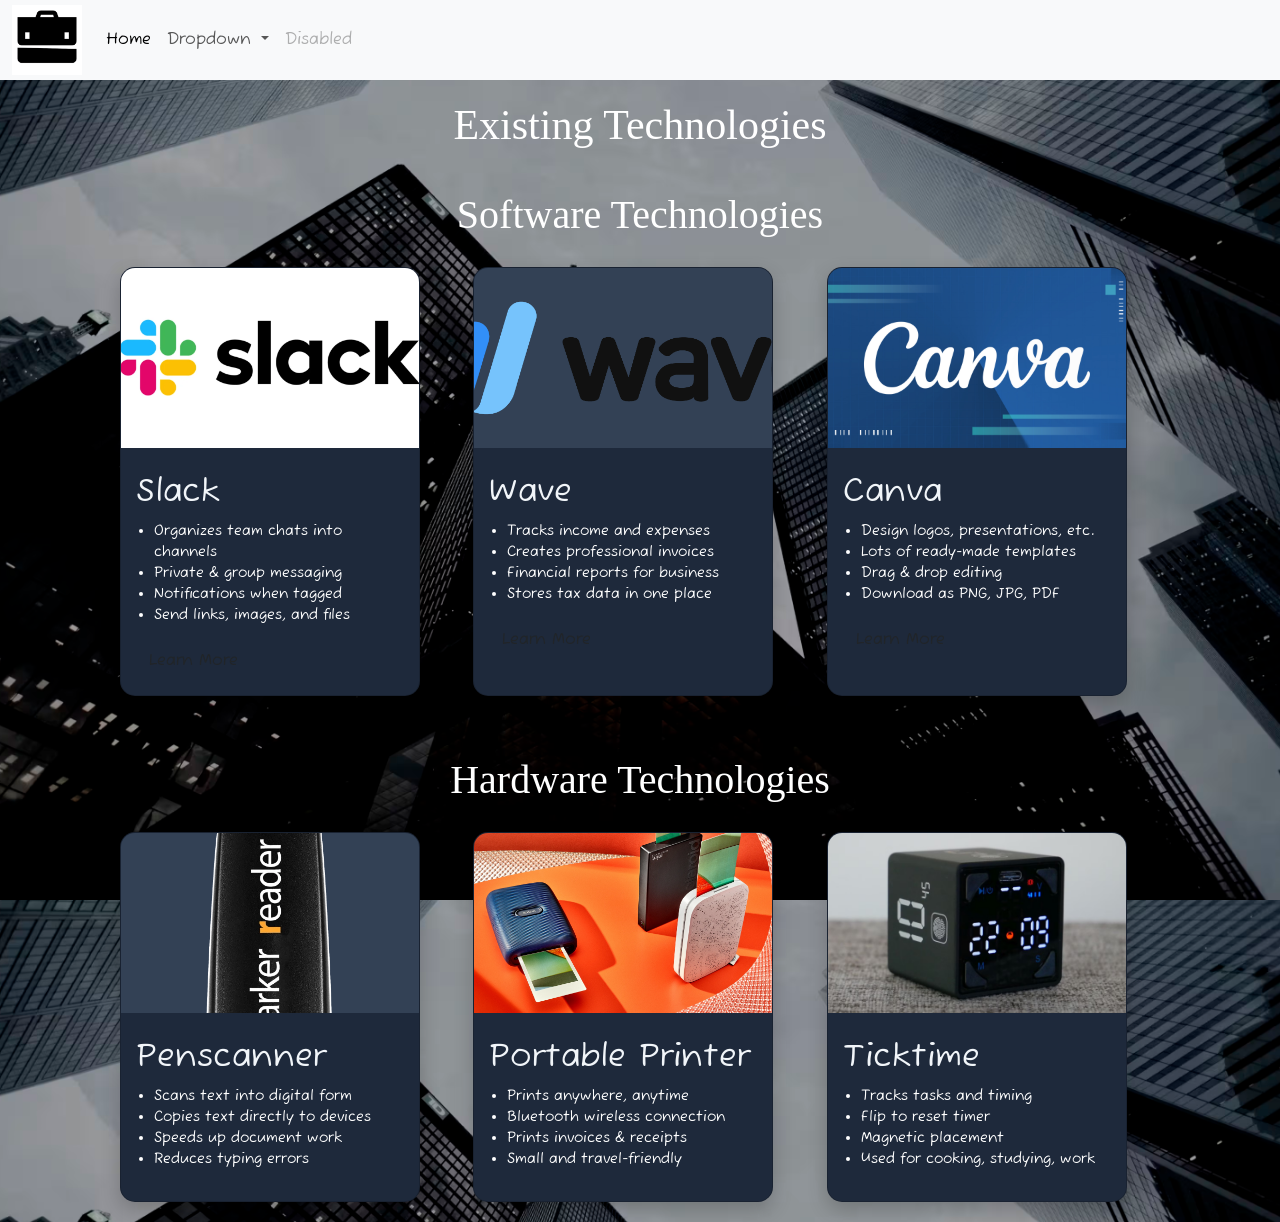
==== exisiting.html @ a14d09fa "alot of changes such as bulma and more css files and cards etc" ====
<!DOCTYPE html>
<html lang="en">
<head>
            <meta charset="utf-8">
        <meta name="viewport" content="width=device-width, initial-scale=1">

        <link href="https://cdn.jsdelivr.net/npm/bootstrap@5.3.0-alpha1/dist/css/bootstrap.min.css" rel="stylesheet" />
        <link href="style.css" rel="stylesheet" type="text/css" />
  <link rel="stylesheet" href="style2.css">


        <link rel="preconnect" href="https://fonts.googleapis.com">
<link rel="preconnect" href="https://fonts.gstatic.com" crossorigin>
<link href="https://fonts.googleapis.com/css2?family=Chelsea+Market&family=Cherry+Cream+Soda&family=Fuzzy+Bubbles:wght@400;700&family=Outfit:wght@100..900&family=Roboto+Mono:ital,wght@0,100..700;1,100..700&display=swap" rel="stylesheet">
        <!-- my font family code cherry cream soda -->

<link rel="preconnect" href="https://fonts.googleapis.com">
<link rel="preconnect" href="https://fonts.gstatic.com" crossorigin>
<link href="https://fonts.googleapis.com/css2?family=Cherry+Cream+Soda&family=Fuzzy+Bubbles:wght@400;700&family=Roboto+Mono:ital,wght@0,100..700;1,100..700&display=swap" rel="stylesheet">

<!-- my font family code Fuzzy bubbles -->

<link rel="preconnect" href="https://fonts.googleapis.com">
<link rel="preconnect" href="https://fonts.gstatic.com" crossorigin>
<link href="https://fonts.googleapis.com/css2?family=Chelsea+Market&family=Cherry+Bomb+One&family=Cherry+Cream+Soda&family=Fuzzy+Bubbles:wght@400;700&family=Outfit:wght@100..900&family=Roboto+Mono:ital,wght@0,100..700;1,100..700&display=swap" rel="stylesheet">

<!-- my font family code Cherry bomb one -->


</head>

<body>
<script src="https://cdn.jsdelivr.net/npm/bootstrap@5.3.0-alpha1/dist/js/bootstrap.bundle.min.js" integrity="sha384-w76AqPfDkMBDXo30jS1Sgez6pr3x5MlQ1ZAGC+nuZB+EYdgRZgiwxhTBTkF7CXvN" crossorigin="anonymous"></script>
        <script src="script.js"></script>
    <a class="navbar-brand" href="#home">
    </a>
<nav class="navbar navbar-expand-lg bg-body-tertiary">
  <div class="container-fluid">
    <a class="navbar-brand" href="#">
    <img src="business-removebg-preview.png" height="20">
    </a>
    <button class="navbar-toggler" type="button" data-bs-toggle="collapse" data-bs-target="#navbarSupportedContent" aria-controls="navbarSupportedContent" aria-expanded="false" aria-label="Toggle navigation">
      <span class="navbar-toggler-icon"></span>
    </button>
    <div class="collapse navbar-collapse" id="navbarSupportedContent">
      <ul class="navbar-nav me-auto mb-2 mb-lg-0">
        <li class="nav-item">
          <a class="nav-link active" aria-current="page" href="index.html">Home</a>
        </li>
        <li class="nav-item dropdown">
          <a class="nav-link dropdown-toggle" href="#" role="button" data-bs-toggle="dropdown" aria-expanded="false">
            Dropdown
          </a>
          <ul class="dropdown-menu">
            <li><a class="dropdown-item" href="exisiting.html">Exisiting Technology</a></li>
            <li><a class="dropdown-item" href="moreinfo.html">Future Technology</a></li>
            <li><hr class="dropdown-divider"></li>
            <li><a class="dropdown-item" href="#">Something else here</a></li>
          </ul>
        </li>
        <li class="nav-item">
          <a class="nav-link disabled" aria-disabled="true">Disabled</a>
        </li>
      </ul>
    </div>
  </div>
</nav>

<h1 class="main-title">Existing Technologies</h1>


<div class="section-title"><h1>Software Technologies</h1> </div>
<div class="container">

    <div class="card">
        <img src="slack.webp" alt="Slack">
        <div class="card-content">
            <h2>Slack</h2>
            <ul>
                <li>Organizes team chats into channels</li>
                <li>Private & group messaging</li>
                <li>Notifications when tagged</li>
                <li>Send links, images, and files</li>
            </ul>
            <a href="#" class="btn">Learn More</a>
        </div>
    </div>

    <div class="card">
        <img src="wave.png" alt="Wave">
        <div class="card-content">
            <h2>Wave</h2>
            <ul>
                <li>Tracks income and expenses</li>
                <li>Creates professional invoices</li>
                <li>Financial reports for business</li>
                <li>Stores tax data in one place</li>
            </ul>
            <a href="#" class="btn">Learn More</a>
        </div>
    </div>

    <div class="card">
        <img src="canva.webp" alt="Canva">
        <div class="card-content">
            <h2>Canva</h2>
            <ul>
                <li>Design logos, presentations, etc.</li>
                <li>Lots of ready-made templates</li>
                <li>Drag & drop editing</li>
                <li>Download as PNG, JPG, PDF</li>
            </ul>
            <a href="#" class="btn">Learn More</a>
        </div>
    </div>

</div>


<div class="section-title"><h1>Hardware Technologies</h1></div>
<div class="container">

    <div class="card">
        <img src="scan.webp" alt="Penscanner">
        <div class="card-content">
            <h2>Penscanner</h2>
            <ul>
                <li>Scans text into digital form</li>
                <li>Copies text directly to devices</li>
                <li>Speeds up document work</li>
                <li>Reduces typing errors</li>
            </ul>
        </div>
    </div>

    <div class="card">
        <img src="print.webp" alt="Portable Printer">
        <div class="card-content">
            <h2>Portable Printer</h2>
            <ul>
                <li>Prints anywhere, anytime</li>
                <li>Bluetooth wireless connection</li>
                <li>Prints invoices & receipts</li>
                <li>Small and travel-friendly</li>
            </ul>
        </div>
    </div>

    <div class="card">
        <img src="ticktime.avif" alt="Ticktime">
        <div class="card-content">
            <h2>Ticktime</h2>
            <ul>
                <li>Tracks tasks and timing</li>
                <li>Flip to reset timer</li>
                <li>Magnetic placement</li>
                <li>Used for cooking, studying, work</li>
            </ul>
        </div>
    </div>

</div>



</body>
---- style.css ----
body{
    background-image: url("background.avif");
    background-size: cover;
    background-position: center;
    height: 100vh;
  );
font-family:Fuzzy Bubbles;
}

h1{
    font-family:Cherry Cream Soda;
}

html {
  scroll-behavior: smooth;
}

.navbar-brand img {
  background-image: url("img/business-removebg-preview.png");
  background-size: cover;
  background-position: center;
  height: 70px;
  position: relative;
  background-color: white;
  background-blend-mode: darken;
}

img {
  height: 30em;
}

.navbar {
  padding-top: 0.1px;
  padding-bottom: 0.1px;
}

.hero {
    background-size: cover;
    background-position: center;
    height: 100vh;
}

section {
    padding: 60px 0;
}

.carousel {
    max-width: 900px;
    margin: 0 auto;
}

    .album {
      display: flex;
      gap: 20px;
      justify-content: center;
      flex-wrap: wrap;
      margin-top: 20px;
    }

    .card {
      background: white;
      width: 250px;
      border-radius: 10px;
      overflow: hidden;
      box-shadow: 0 4px 10px rgba(0,0,0,0.2);
    }

    .card img {
      width: 100%;
      height: 180px;
      object-fit: cover;
    }

    .card-content {
      padding: 20px;
    }

    .info-section {
    margin-bottom: 50px;
}
---- style2.css ----
.container {
        display: grid;
        grid-template-columns: repeat(auto-fit, minmax(280px, 1fr));
        gap: 20px;
        padding: 20px 50px;
    }

.card {
        background: #1e293b;
        border-radius: 15px;
        overflow: hidden;
        box-shadow: 0 10px 25px rgba(0,0,0,0.3);
        transition: 0.3s;
    }

.card img {
        width: 100%;
        height: 160px;
        object-fit: cover;
        background: #334155;
    }

.card-content {
        padding: 15px;
    }

.card h2 {
        margin: 10px 0;
        color: #f1f5f9;
    }

.card ul {
        padding-left: 18px;
        font-size: 14px;
        color: #FFFFFF;
    }

.main-title {
    text-align: center;
    font-size: 42px;
    margin-top: 20px;
    font-family: Cherry Cream Soda
}

.section-title {
    text-align: center;
    margin-top: 40px;
}

.card {
    width: 300px;
    border-radius: 15px;
    overflow: hidden;
    box-shadow: 0 8px 20px rgba(0,0,0,0.2);
    transition: 0.3s;
}

.card img {
    width: 100%;
    height: 180px;
    object-fit: cover;
}


.card-content {
    padding: 15px;
    text-align: left;
}

h1 {
    color: #FFFFFF;

}
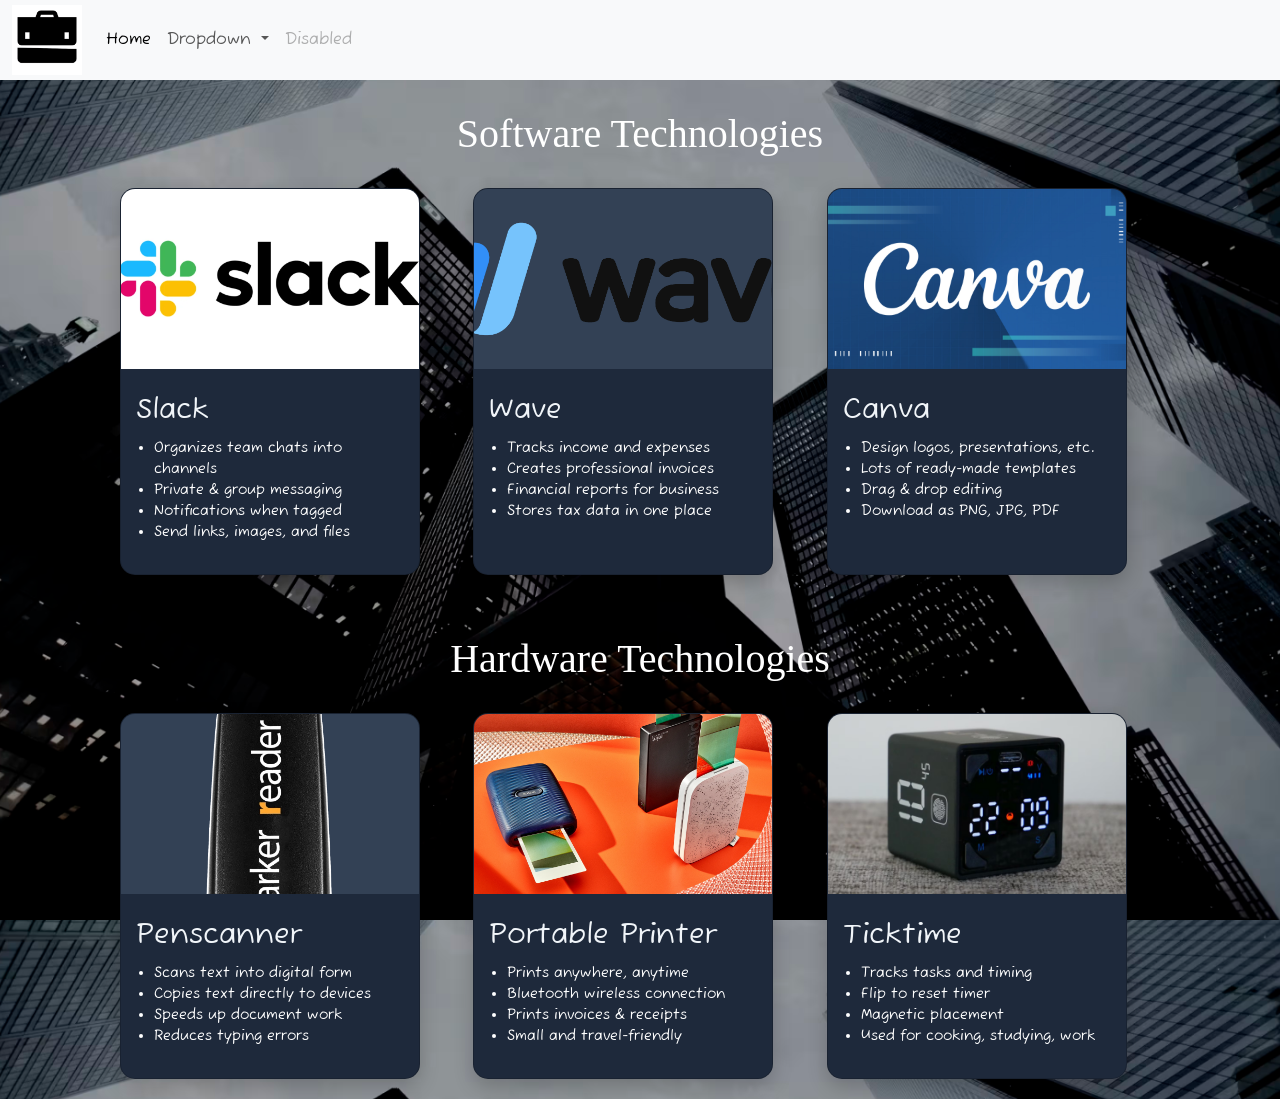
==== commit 998ea1de: "bulma changes and removed learn more button" ====
--- a/exisiting.html
+++ b/exisiting.html
@@ -82,7 +82,6 @@
                 <li>Notifications when tagged</li>
                 <li>Send links, images, and files</li>
             </ul>
-            <a href="#" class="btn">Learn More</a>
         </div>
     </div>
 
@@ -96,7 +95,6 @@
                 <li>Financial reports for business</li>
                 <li>Stores tax data in one place</li>
             </ul>
-            <a href="#" class="btn">Learn More</a>
         </div>
     </div>
 
@@ -110,7 +108,6 @@
                 <li>Drag & drop editing</li>
                 <li>Download as PNG, JPG, PDF</li>
             </ul>
-            <a href="#" class="btn">Learn More</a>
         </div>
     </div>
 
--- a/style.css
+++ b/style.css
@@ -3,12 +3,17 @@
     background-size: cover;
     background-position: center;
     height: 100vh;
-  );
-font-family:Fuzzy Bubbles;
+    font-family:Fuzzy Bubbles;
+    margin: 0;
+    padding: 0;
+    font-size: 16px;
 }
 
-h1{
-    font-family:Cherry Cream Soda;
+.navbar {
+    position: fixed;
+    top: 0;
+    width: 100%;
+    z-index: 1000;
 }
 
 html {
@@ -29,11 +34,6 @@
   height: 30em;
 }
 
-.navbar {
-  padding-top: 0.1px;
-  padding-bottom: 0.1px;
-}
-
 .hero {
     background-size: cover;
     background-position: center;
@@ -49,7 +49,7 @@
     margin: 0 auto;
 }
 
-    .album {
+.album {
       display: flex;
       gap: 20px;
       justify-content: center;
@@ -57,7 +57,7 @@
       margin-top: 20px;
     }
 
-    .card {
+.card {
       background: white;
       width: 250px;
       border-radius: 10px;
@@ -65,16 +65,43 @@
       box-shadow: 0 4px 10px rgba(0,0,0,0.2);
     }
 
-    .card img {
+.card img {
       width: 100%;
       height: 180px;
       object-fit: cover;
     }
 
-    .card-content {
+.card-content {
       padding: 20px;
     }
 
-    .info-section {
+.info-section {
     margin-bottom: 50px;
 }
+
+.section-title {
+        margin: 40px 0 10px;
+        text-align: center;
+        font-size: 28px;
+        color: #38bdf8;
+    }
+
+.navbar {
+    position: fixed;
+    width: 100%;
+    padding-top: 0.1px;
+    padding-bottom: 0.1px;
+}
+
+h1 {
+    font-size: 40px;
+    font-family:Cherry Cream Soda;
+}
+
+h2 {
+    font-size: 28px;
+}
+
+p {
+    font-size: 16px;
+}
--- a/style2.css
+++ b/style2.css
@@ -71,3 +71,10 @@
     color: #FFFFFF;
 
 }
+
+.navbar {
+    position: fixed;
+    width: 100%;
+    padding-top: 0.1px;
+    padding-bottom: 0.1px;
+}
